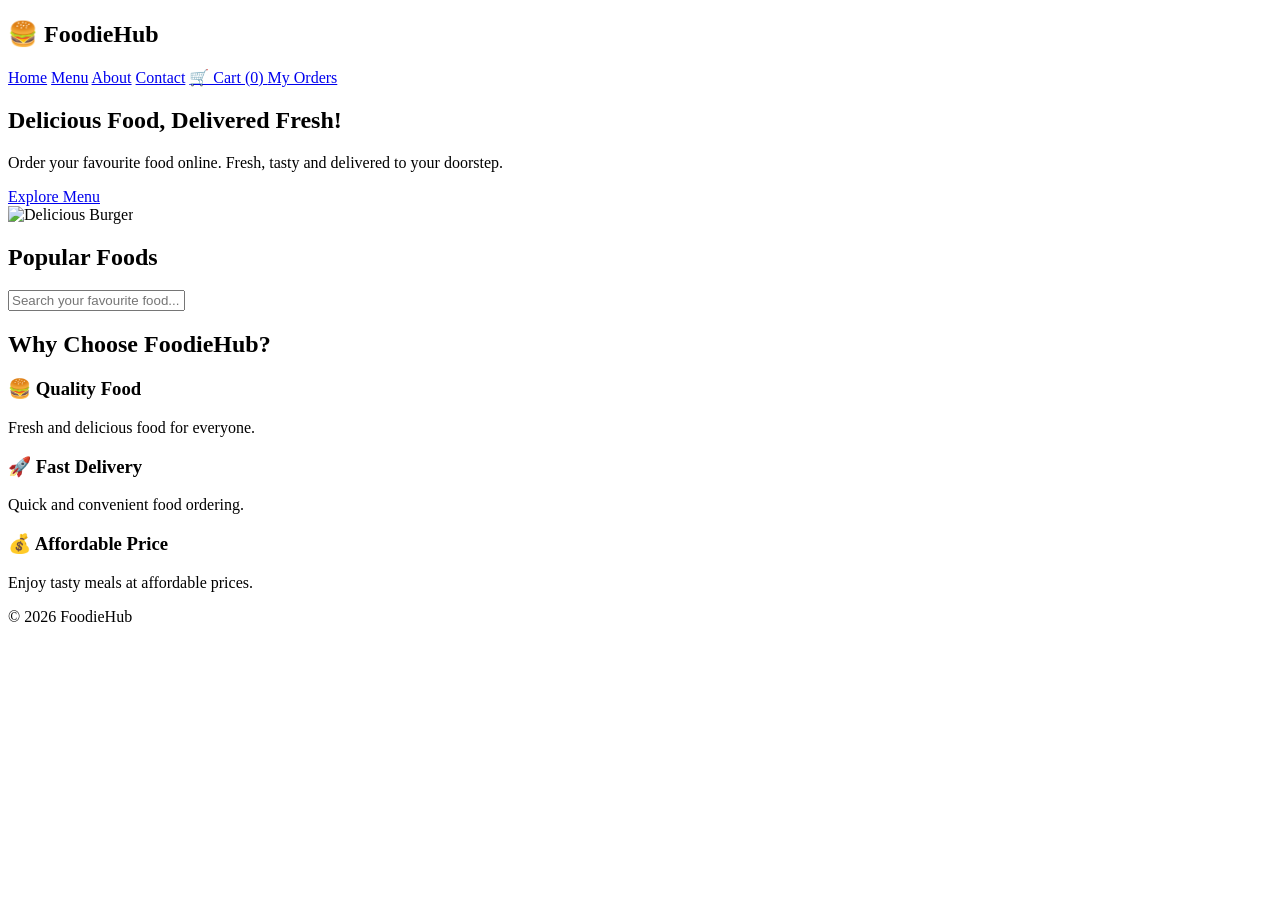
==== index.html @ 6498190a "Add files via upload" ====
<!DOCTYPE html>
<html lang="en">
<head>
    <meta charset="UTF-8">
    <meta name="viewport" content="width=device-width, initial-scale=1.0">

    <title>FoodieHub - Food Ordering</title>

    <link rel="stylesheet" href="../CSS/style.css">
</head>

<body>

<header class="navbar">
    <h2 class="logo">🍔 FoodieHub</h2>

    <nav>
        <a href="index.html">Home</a>
        <a href="menu.html">Menu</a>
        <a href="about.html">About</a>
        <a href="contact.html">Contact</a>
        <a href="cart.html" class="cart-link">
            🛒 Cart (<span id="cartCount">0</span>)
        </a>
        <a href="myorder.html">My Orders</a>
    </nav>
</header>

<section class="hero-section">
    <div class="hero-content">
        <h1>Delicious Food, Delivered Fresh!</h1>

        <p>
            Order your favourite food online.
            Fresh, tasty and delivered to your doorstep.
        </p>

        <a href="menu.html" class="hero-btn">
            Explore Menu
        </a>
    </div>

    <div class="hero-image">
        <img src="../images/food.jpeg" alt="Delicious Burger">
    </div>
</section>

<section class="popular">
    <h2>Popular Foods</h2>

    <input
        type="text"
        id="foodSearch"
        placeholder="Search your favourite food..."
    >

    <div id="foodContainer" class="food-container"></div>
</section>

<!-- Why Choose Us Section -->
<section class="why-choose">
    <h2>Why Choose FoodieHub?</h2>

    <div class="choose-container">

        <div class="choose-card">
            <h3>🍔 Quality Food</h3>
            <p>Fresh and delicious food for everyone.</p>
        </div>

        <div class="choose-card">
            <h3>🚀 Fast Delivery</h3>
            <p>Quick and convenient food ordering.</p>
        </div>

        <div class="choose-card">
            <h3>💰 Affordable Price</h3>
            <p>Enjoy tasty meals at affordable prices.</p>
        </div>

    </div>
</section>

<footer>
    <p>© 2026 FoodieHub</p>
</footer>

<script src="../JS/app.js"></script>

</body>
</html>
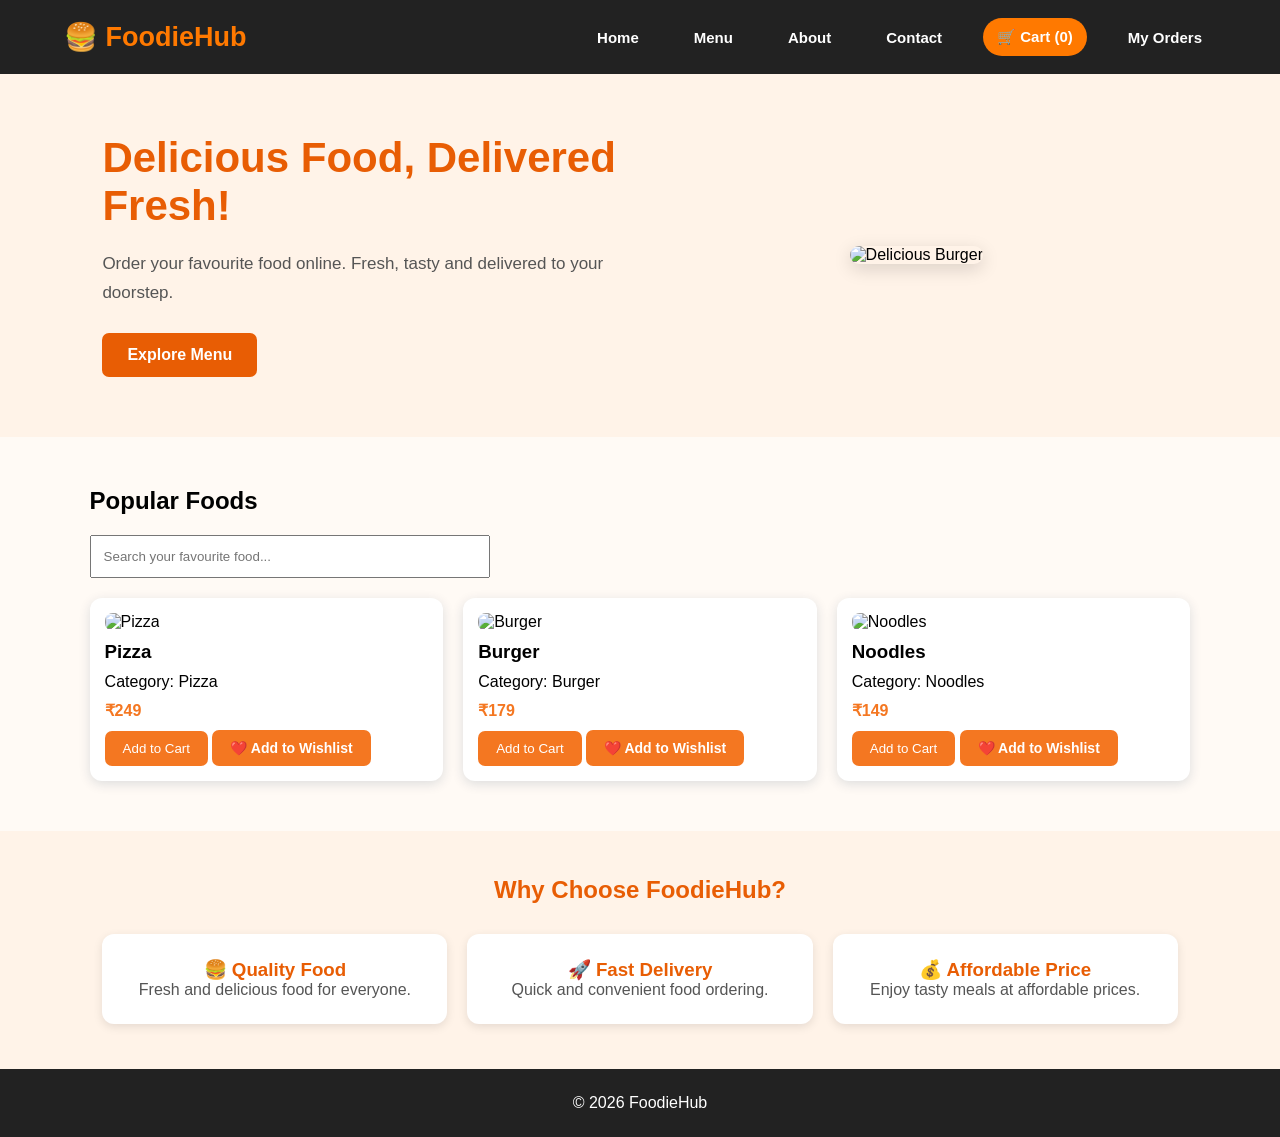
==== commit c274aa4e: "Update index.html" ====
--- a/index.html
+++ b/index.html
@@ -6,7 +6,7 @@
 
     <title>FoodieHub - Food Ordering</title>
 
-    <link rel="stylesheet" href="../CSS/style.css">
+    <link rel="stylesheet" href="style.css">
 </head>
 
 <body>
@@ -85,7 +85,7 @@
     <p>© 2026 FoodieHub</p>
 </footer>
 
-<script src="../JS/app.js"></script>
+<script src="app.js"></script>
 
 </body>
-</html>+</html>
--- a/style.css
+++ b/style.css
@@ -0,0 +1,1549 @@
+* {
+    margin: 0;
+    padding: 0;
+    box-sizing: border-box;
+}
+
+body {
+    font-family: Arial, sans-serif;
+    background: #fffaf5;
+}
+
+header {
+    display: flex;
+    justify-content: space-between;
+    align-items: center;
+    padding: 20px 7%;
+    background: white;
+}
+
+header h2 {
+    color: #f47721;
+}
+
+nav a {
+    text-decoration: none;
+    color: #333;
+    margin-left: 15px;
+}
+
+.hero {
+    background: #ffe3ca;
+    padding: 100px 8%;
+}
+
+.hero h1 {
+    font-size: 40px;
+    max-width: 550px;
+}
+
+.hero p {
+    margin: 20px 0;
+}
+
+.btn {
+    display: inline-block;
+    background: #f47721;
+    color: white;
+    padding: 12px 25px;
+    text-decoration: none;
+    border-radius: 8px;
+}
+
+.popular {
+    padding: 50px 7%;
+}
+
+#foodSearch {
+    padding: 12px;
+    width: 100%;
+    max-width: 400px;
+    margin: 20px 0;
+}
+
+.food-container {
+    display: grid;
+    grid-template-columns: repeat(3, 1fr);
+    gap: 20px;
+}
+
+.food-card {
+    background: white;
+    padding: 15px;
+    border-radius: 12px;
+    box-shadow: 0 3px 12px #ddd;
+}
+
+.food-card img {
+    width: 100%;
+    height: 190px;
+    object-fit: cover;
+    border-radius: 8px;
+}
+
+.food-card h3,
+.food-card p {
+    margin: 10px 0;
+}
+
+.food-card button {
+    background: #f47721;
+    color: white;
+    border: none;
+    padding: 10px 18px;
+    border-radius: 7px;
+    cursor: pointer;
+}
+
+footer {
+    text-align: center;
+    padding: 25px;
+    background: #222;
+    color: white;
+}
+
+@media(max-width: 650px) {
+    header {
+        flex-direction: column;
+        gap: 15px;
+    }
+
+    .food-container {
+        grid-template-columns: 1fr;
+    }
+}
+.menu-heading {
+    text-align: center;
+    padding: 45px 20px 20px;
+}
+
+.menu-heading h1 {
+    font-size: 35px;
+    color: #f47721;
+}
+
+.menu-heading p {
+    margin: 10px;
+}
+
+#menuSearch {
+    width: 80%;
+    max-width: 450px;
+    padding: 13px;
+    margin: 20px;
+    border: 1px solid #ccc;
+    border-radius: 8px;
+}
+
+.category-buttons {
+    display: flex;
+    justify-content: center;
+    gap: 12px;
+    flex-wrap: wrap;
+    margin: 15px;
+}
+
+.category-buttons button {
+    padding: 10px 18px;
+    background: white;
+    border: 1px solid #f47721;
+    color: #f47721;
+    border-radius: 7px;
+    cursor: pointer;
+}
+
+.category-buttons button:hover,
+.category-buttons button.active {
+    background: #f47721;
+    color: white;
+}
+
+.menu-section {
+    padding: 30px 7% 60px;
+}
+
+.food-card button {
+    margin-top: 10px;
+}
+
+.food-card h4 {
+    color: #f47721;
+    margin-top: 10px;
+}
+/* CART PAGE */
+
+.cart-heading {
+    text-align: center;
+    padding: 35px 15px;
+}
+
+.cart-heading h1 {
+    color: #f47721;
+    font-size: 32px;
+}
+
+.cart-section {
+    padding: 20px 7% 50px;
+    max-width: 1100px;
+    margin: auto;
+}
+
+.cart-item {
+    display: flex;
+    align-items: center;
+    gap: 25px;
+    background: white;
+    padding: 20px;
+    margin-bottom: 20px;
+    border-radius: 12px;
+    box-shadow: 0 2px 10px rgba(0,0,0,0.1);
+}
+
+.cart-item img {
+    width: 150px;
+    height: 120px;
+    object-fit: cover;
+    border-radius: 10px;
+}
+
+.cart-details h3 {
+    margin-bottom: 10px;
+}
+
+.quantity-controls {
+    display: flex;
+    align-items: center;
+    gap: 15px;
+    margin: 12px 0;
+}
+
+.quantity-controls button {
+    background: #f47721;
+    color: white;
+    border: none;
+    padding: 7px 13px;
+    border-radius: 5px;
+    cursor: pointer;
+}
+
+.remove-btn {
+    background: #dc3545;
+    color: white;
+    border: none;
+    padding: 8px 14px;
+    border-radius: 5px;
+    cursor: pointer;
+}
+
+.cart-summary {
+    background: #fff4eb;
+    padding: 25px;
+    border-radius: 12px;
+    max-width: 400px;
+    margin: 30px 0 0 auto;
+}
+
+.cart-summary p {
+    display: flex;
+    justify-content: space-between;
+    margin: 15px 0;
+}
+
+.cart-summary h3 {
+    margin: 18px 0;
+}
+
+.cart-summary button {
+    width: 100%;
+    padding: 13px;
+    background: #f47721;
+    color: white;
+    border: none;
+    border-radius: 7px;
+    cursor: pointer;
+}
+
+.empty-cart {
+    text-align: center;
+    padding: 40px 15px;
+}
+
+.empty-cart a {
+    display: inline-block;
+    margin-top: 15px;
+    color: #f47721;
+}
+
+/* Cart Item Image and Details Spacing */
+
+.cart-item {
+    display: flex;
+    align-items: center;
+    gap: 25px;
+    padding: 20px;
+    margin-bottom: 20px;
+    background: #ffffff;
+    border-radius: 12px;
+    box-shadow: 0 3px 10px rgba(0,0,0,0.08);
+    box-sizing: border-box;
+}
+
+.cart-item img {
+    width: 150px;
+    height: 130px;
+    object-fit: cover;
+    border-radius: 10px;
+    flex-shrink: 0;
+}
+
+.cart-details {
+    flex: 1;
+    min-width: 0;
+}
+
+.cart-details h3 {
+    margin-top: 0;
+    margin-bottom: 10px;
+}
+
+/* Mobile */
+@media (max-width: 600px) {
+    .cart-item {
+        flex-direction: column;
+        align-items: flex-start;
+        gap: 15px;
+    }
+
+    .cart-item img {
+        width: 100%;
+        height: 180px;
+    }
+}
+/* =========================
+   FOODIEHUB CHECKOUT PAGE
+========================= */
+
+.checkout-heading {
+    text-align: center;
+    padding: 35px 15px;
+    background: #fff3ed;
+}
+
+.checkout-heading h1 {
+    color: #ff5722;
+    font-size: 32px;
+    margin-bottom: 10px;
+}
+
+.checkout-heading p {
+    color: #666;
+}
+
+/* Checkout Container */
+
+.checkout-container {
+    max-width: 650px;
+    margin: 40px auto;
+    padding: 30px;
+    background: #ffffff;
+    border-radius: 15px;
+    box-shadow: 0 4px 18px rgba(0,0,0,0.10);
+    box-sizing: border-box;
+}
+
+/* Form */
+
+#checkoutForm {
+    display: flex;
+    flex-direction: column;
+    gap: 13px;
+}
+
+#checkoutForm h2 {
+    color: #ff5722;
+    margin-top: 15px;
+    margin-bottom: 12px;
+}
+
+#checkoutForm label {
+    font-weight: 600;
+    color: #333;
+}
+
+#checkoutForm input[type="text"],
+#checkoutForm input[type="tel"],
+#checkoutForm textarea {
+    width: 100%;
+    padding: 13px;
+    border: 1px solid #ccc;
+    border-radius: 8px;
+    font-size: 15px;
+    box-sizing: border-box;
+}
+
+#checkoutForm textarea {
+    height: 110px;
+    resize: vertical;
+}
+
+#checkoutForm input:focus,
+#checkoutForm textarea:focus {
+    outline: none;
+    border-color: #ff5722;
+}
+
+/* Payment Options */
+
+.payment-options {
+    display: flex;
+    flex-direction: column;
+    gap: 12px;
+}
+
+.payment-option {
+    display: flex;
+    align-items: center;
+    gap: 12px;
+    padding: 15px;
+    border: 1px solid #ddd;
+    border-radius: 10px;
+    cursor: pointer;
+    transition: 0.3s;
+}
+
+.payment-option:hover {
+    border-color: #ff5722;
+    background: #fff5f0;
+}
+
+.payment-option input[type="radio"] {
+    width: 18px;
+    height: 18px;
+    accent-color: #ff5722;
+    cursor: pointer;
+    flex-shrink: 0;
+}
+
+.payment-option span {
+    font-size: 15px;
+    color: #333;
+}
+
+.payment-note {
+    font-size: 13px;
+    color: #777;
+    line-height: 1.5;
+}
+
+/* Place Order Button */
+
+#placeOrderBtn {
+    width: 100%;
+    padding: 15px;
+    background: #ff5722;
+    color: white;
+    border: none;
+    border-radius: 8px;
+    font-size: 17px;
+    font-weight: bold;
+    cursor: pointer;
+    margin-top: 15px;
+    transition: 0.3s;
+}
+
+#placeOrderBtn:hover {
+    background: #e64a19;
+}
+
+/* Back to Cart */
+
+.back-cart {
+    text-align: center;
+    color: #ff5722;
+    text-decoration: none;
+    margin-top: 10px;
+}
+
+/* Mobile Responsive */
+
+@media (max-width: 600px) {
+
+    .checkout-container {
+        margin: 20px 12px;
+        padding: 20px;
+    }
+
+    .checkout-heading h1 {
+        font-size: 26px;
+    }
+
+    .payment-option {
+        padding: 12px;
+    }
+}
+/* ORDER SUCCESS PAGE */
+
+.success-container {
+    display: flex;
+    justify-content: center;
+    align-items: center;
+    padding: 50px 15px;
+    background: #fff8f4;
+}
+
+.success-card {
+    width: 100%;
+    max-width: 600px;
+    padding: 35px;
+    text-align: center;
+    background: white;
+    border-radius: 15px;
+    box-shadow: 0 4px 15px rgba(0,0,0,0.10);
+}
+
+.success-icon {
+    width: 75px;
+    height: 75px;
+    margin: auto;
+    border-radius: 50%;
+    background: #28a745;
+    color: white;
+    font-size: 50px;
+    line-height: 75px;
+}
+
+.success-card h1 {
+    color: #28a745;
+    margin: 20px 0 10px;
+}
+
+.order-details {
+    margin-top: 25px;
+    padding: 20px;
+    background: #fff5f0;
+    border-radius: 10px;
+    text-align: left;
+}
+
+.order-details h2 {
+    color: #ff5722;
+    text-align: center;
+}
+
+.order-details p {
+    margin: 15px 0;
+    overflow-wrap: anywhere;
+}
+
+.order-details span {
+    font-weight: bold;
+}
+
+.success-message {
+    color: #555;
+    margin: 20px 0;
+}
+
+.shop-again {
+    display: inline-block;
+    padding: 13px 25px;
+    background: #ff5722;
+    color: white;
+    text-decoration: none;
+    border-radius: 8px;
+}
+
+.shop-again:hover {
+    background: #e64a19;
+}
+
+@media (max-width: 600px) {
+    .success-card {
+        padding: 20px;
+    }
+}
+/* MY ORDERS PAGE */
+
+.orders-heading {
+    text-align: center;
+    padding: 35px 15px;
+    background: #fff3ed;
+}
+
+.orders-heading h1 {
+    color: #ff5722;
+}
+
+.orders-container {
+    max-width: 900px;
+    margin: 35px auto;
+    padding: 15px;
+}
+
+.order-card {
+    background: white;
+    padding: 25px;
+    margin-bottom: 20px;
+    border-radius: 12px;
+    box-shadow: 0 3px 12px rgba(0,0,0,0.10);
+    border-left: 5px solid #ff5722;
+}
+
+.order-card h2 {
+    color: #ff5722;
+}
+
+.order-card p {
+    margin: 12px 0;
+    overflow-wrap: anywhere;
+}
+
+.order-status {
+    display: inline-block;
+    padding: 7px 12px;
+    background: #fff0dc;
+    color: #a45a00;
+    border-radius: 20px;
+    font-weight: bold;
+}
+
+.empty-orders {
+    text-align: center;
+    padding: 40px 15px;
+    color: #666;
+}
+
+@media(max-width:600px) {
+    .order-card {
+        padding: 18px;
+    }
+}
+/* MY ORDERS PAGE */
+
+.orders-container {
+    max-width: 850px;
+    margin: 50px auto;
+    padding: 20px;
+}
+
+.orders-container > h1 {
+    text-align: center;
+    color: #222;
+    font-size: 32px;
+}
+
+.page-subtitle {
+    text-align: center;
+    color: #777;
+    margin-bottom: 30px;
+}
+
+.order-card {
+    background: #fff;
+    padding: 30px;
+    border-radius: 15px;
+    box-shadow: 0 4px 18px rgba(0,0,0,0.08);
+}
+
+.order-heading {
+    display: flex;
+    justify-content: space-between;
+    align-items: center;
+    border-bottom: 1px solid #eee;
+    padding-bottom: 20px;
+}
+
+.order-heading h2 {
+    margin: 0 0 8px;
+    color: #222;
+}
+
+.order-heading p {
+    margin: 0;
+    color: #888;
+}
+
+.live-badge {
+    background: #e5f8eb;
+    color: #16853a;
+    padding: 8px 12px;
+    border-radius: 20px;
+    font-size: 11px;
+    font-weight: bold;
+}
+
+.delivery-info {
+    display: flex;
+    align-items: center;
+    gap: 18px;
+    background: #fff5ed;
+    padding: 20px;
+    border-radius: 12px;
+    margin: 25px 0;
+}
+
+.delivery-icon {
+    font-size: 40px;
+}
+
+.delivery-info h3 {
+    color: #e85d04;
+    margin: 0 0 8px;
+}
+
+.delivery-info p {
+    color: #666;
+    margin: 0;
+}
+
+.tracking-steps {
+    margin: 30px 0;
+}
+
+.tracking-step {
+    display: flex;
+    align-items: center;
+    gap: 18px;
+    padding: 15px 0;
+    border-bottom: 1px solid #eee;
+}
+
+.step-icon {
+    width: 45px;
+    height: 45px;
+    min-width: 45px;
+    background: #fff0e5;
+    color: #e85d04;
+    border-radius: 50%;
+    display: flex;
+    align-items: center;
+    justify-content: center;
+    font-size: 20px;
+}
+
+.tracking-step h4 {
+    margin: 0 0 6px;
+    color: #333;
+}
+
+.tracking-step p {
+    margin: 0;
+    color: #888;
+    font-size: 14px;
+}
+
+.delivery-time {
+    display: flex;
+    align-items: center;
+    gap: 15px;
+    background: #f5f5f5;
+    padding: 18px;
+    border-radius: 12px;
+    margin-top: 25px;
+}
+
+.delivery-time span {
+    font-size: 30px;
+}
+
+.delivery-time h3 {
+    margin: 0 0 5px;
+    color: #333;
+}
+
+.delivery-time p {
+    margin: 0;
+    color: #e85d04;
+    font-weight: bold;
+}
+
+.order-btn {
+    display: block;
+    width: fit-content;
+    margin: 30px auto;
+    background: #e85d04;
+    color: white;
+    text-decoration: none;
+    padding: 13px 28px;
+    border-radius: 8px;
+    font-weight: bold;
+}
+
+.order-btn:hover {
+    background: #c94c00;
+}
+
+/* MOBILE RESPONSIVE */
+
+@media (max-width: 600px) {
+    .orders-container {
+        margin: 20px auto;
+        padding: 12px;
+    }
+
+    .order-card {
+        padding: 18px;
+    }
+
+    .order-heading {
+        gap: 10px;
+    }
+
+    .order-heading h2 {
+        font-size: 20px;
+    }
+
+    .live-badge {
+        font-size: 9px;
+    }
+}
+/* ABOUT PAGE - COMMON FOODIEHUB THEME */
+
+.about-page {
+    max-width: 1100px;
+    margin: 40px auto;
+    padding: 20px;
+}
+
+.about-heading {
+    text-align: center;
+    margin-bottom: 45px;
+}
+
+.about-heading h1 {
+    color: #e85d04;
+    font-size: 35px;
+    margin-bottom: 10px;
+}
+
+.about-heading p {
+    color: #777;
+}
+
+.about-main {
+    display: flex;
+    align-items: center;
+    gap: 40px;
+    margin-bottom: 60px;
+}
+
+.about-text {
+    flex: 1;
+}
+
+.about-text h2 {
+    color: #333;
+    font-size: 28px;
+}
+
+.about-text p {
+    color: #666;
+    line-height: 1.8;
+    margin-bottom: 15px;
+}
+
+.about-img {
+    flex: 1;
+}
+
+.about-img img {
+    width: 100%;
+    height: 300px;
+    object-fit: cover;
+    border-radius: 12px;
+}
+
+.about-btn {
+    display: inline-block;
+    background: #e85d04;
+    color: white;
+    padding: 12px 24px;
+    text-decoration: none;
+    border-radius: 6px;
+    margin-top: 10px;
+}
+
+.about-btn:hover {
+    background: #c94c00;
+}
+
+.about-services {
+    text-align: center;
+    margin-bottom: 60px;
+}
+
+.about-services > h2,
+.about-mission h2 {
+    color: #333;
+    font-size: 28px;
+    margin-bottom: 30px;
+}
+
+.about-service-container {
+    display: grid;
+    grid-template-columns: repeat(4, 1fr);
+    gap: 20px;
+}
+
+.about-service-card {
+    padding: 25px 15px;
+    background: #fff7f0;
+    border-radius: 10px;
+    border: 1px solid #f3e2d4;
+    transition: 0.3s;
+}
+
+.about-service-card:hover {
+    transform: translateY(-5px);
+}
+
+.about-service-card h3 {
+    color: #e85d04;
+    font-size: 18px;
+}
+
+.about-service-card p {
+    color: #777;
+    line-height: 1.6;
+    font-size: 14px;
+}
+
+.about-mission {
+    text-align: center;
+    background: #fff7f0;
+    padding: 35px 25px;
+    border-radius: 12px;
+    margin-bottom: 30px;
+}
+
+.about-mission p {
+    max-width: 700px;
+    margin: auto;
+    color: #666;
+    line-height: 1.8;
+}
+
+/* MOBILE RESPONSIVE */
+
+@media (max-width: 768px) {
+
+    .about-main {
+        flex-direction: column;
+    }
+
+    .about-service-container {
+        grid-template-columns: repeat(2, 1fr);
+    }
+
+    .about-heading h1 {
+        font-size: 28px;
+    }
+}
+
+@media (max-width: 480px) {
+
+    .about-service-container {
+        grid-template-columns: 1fr;
+    }
+
+    .about-page {
+        padding: 12px;
+    }
+
+    .about-img img {
+        height: 220px;
+    }
+}
+.contact-page {
+    padding: 50px 8%;
+    text-align: center;
+}
+
+.contact-page h1 {
+    color: #e85d04;
+    font-size: 32px;
+}
+
+.contact-container {
+    display: flex;
+    gap: 30px;
+    margin-top: 35px;
+    justify-content: center;
+    flex-wrap: wrap;
+}
+
+.contact-info,
+.contact-form {
+    background: white;
+    padding: 30px;
+    border-radius: 12px;
+    box-shadow: 0 3px 12px rgba(0,0,0,0.1);
+    flex: 1;
+    min-width: 260px;
+    text-align: left;
+}
+
+.contact-info h2,
+.contact-form h2 {
+    color: #e85d04;
+    margin-bottom: 20px;
+}
+
+.contact-info p {
+    margin: 20px 0;
+}
+
+.contact-form input,
+.contact-form textarea {
+    width: 100%;
+    padding: 12px;
+    margin-bottom: 15px;
+    border: 1px solid #ccc;
+    border-radius: 6px;
+    font-size: 15px;
+    box-sizing: border-box;
+}
+
+.contact-form button {
+    background: #e85d04;
+    color: white;
+    border: none;
+    padding: 12px 25px;
+    border-radius: 6px;
+    cursor: pointer;
+}
+
+.contact-form button:hover {
+    background: #c94d00;
+}
+
+@media (max-width: 600px) {
+    .contact-container {
+        flex-direction: column;
+    }
+}
+
+/* Home Hero Section */
+
+.hero-section {
+    display: flex;
+    align-items: center;
+    justify-content: space-between;
+    gap: 30px;
+    padding: 60px 8%;
+    background: #fff3e8;
+    flex-wrap: wrap;
+}
+
+.hero-content {
+    flex: 1;
+    min-width: 260px;
+}
+
+.hero-content h1 {
+    font-size: 42px;
+    color: #e85d04;
+    margin-bottom: 20px;
+}
+
+.hero-content p {
+    font-size: 17px;
+    color: #555;
+    line-height: 1.7;
+    margin-bottom: 25px;
+}
+
+.hero-btn {
+    display: inline-block;
+    background: #e85d04;
+    color: white;
+    padding: 13px 25px;
+    border-radius: 7px;
+    text-decoration: none;
+    font-weight: bold;
+}
+
+.hero-btn:hover {
+    background: #c94d00;
+}
+
+.hero-image {
+    flex: 1;
+    min-width: 260px;
+    text-align: center;
+}
+
+.hero-image img {
+    width: 100%;
+    max-width: 450px;
+    height: 320px;
+    object-fit: cover;
+    border-radius: 15px;
+    box-shadow: 0 5px 18px rgba(0,0,0,0.15);
+}
+
+@media (max-width: 600px) {
+    .hero-section {
+        text-align: center;
+        padding: 35px 6%;
+    }
+
+    .hero-content h1 {
+        font-size: 30px;
+    }
+
+    .hero-image img {
+        height: 240px;
+    }
+}
+
+/*index latest css*/
+
+.why-choose {
+    padding: 45px 8%;
+    text-align: center;
+    background: #fff3e8;
+}
+
+.why-choose h2 {
+    color: #e85d04;
+    margin-bottom: 30px;
+}
+
+.choose-container {
+    display: flex;
+    justify-content: center;
+    gap: 20px;
+    flex-wrap: wrap;
+}
+
+.choose-card {
+    background: white;
+    padding: 25px;
+    border-radius: 12px;
+    flex: 1;
+    min-width: 200px;
+    box-shadow: 0 3px 10px rgba(0,0,0,0.1);
+}
+
+.choose-card h3 {
+    color: #e85d04;
+}
+
+.choose-card p {
+    color: #555;
+}
+
+/* Customer Reviews Section */
+
+.reviews {
+    padding: 45px 8%;
+    text-align: center;
+    background: #fff3e8;
+}
+
+.reviews h2 {
+    color: #e85d04;
+    font-size: 28px;
+    margin-bottom: 10px;
+}
+
+.review-subtitle {
+    color: #666;
+    margin-bottom: 30px;
+}
+
+.review-container {
+    display: flex;
+    justify-content: center;
+    gap: 20px;
+    flex-wrap: wrap;
+}
+
+.review-card {
+    background: white;
+    padding: 25px;
+    border-radius: 12px;
+    flex: 1;
+    min-width: 200px;
+    box-shadow: 0 3px 10px rgba(0,0,0,0.1);
+}
+
+.review-card h3 {
+    color: #e85d04;
+    margin-bottom: 10px;
+}
+
+.review-card p {
+    color: #555;
+}
+
+.review-card .stars {
+    margin: 12px 0;
+}
+
+@media (max-width: 600px) {
+    .review-container {
+        flex-direction: column;
+    }
+}
+
+/* Modern Navigation Bar */
+
+.navbar {
+    background: #222;
+    padding: 18px 5%;
+    display: flex;
+    justify-content: space-between;
+    align-items: center;
+    flex-wrap: wrap;
+    gap: 15px;
+    box-shadow: 0 3px 12px rgba(0,0,0,0.15);
+}
+
+.logo {
+    color: #ff7900;
+    font-size: 27px;
+    margin: 0;
+}
+
+.navbar nav {
+    display: flex;
+    align-items: center;
+    flex-wrap: wrap;
+    gap: 12px;
+}
+
+.navbar nav a {
+    color: white;
+    text-decoration: none;
+    font-size: 15px;
+    font-weight: 600;
+    padding: 10px 14px;
+    border-radius: 7px;
+    transition: 0.3s;
+}
+
+.navbar nav a:hover {
+    background: #ff7900;
+    color: white;
+}
+
+.navbar nav .cart-link {
+    background: #ff7900;
+    border-radius: 25px;
+}
+
+.navbar nav .cart-link:hover {
+    background: #e85d04;
+    transform: translateY(-2px);
+}
+
+@media (max-width: 768px) {
+    .navbar {
+        flex-direction: column;
+        text-align: center;
+    }
+
+    .navbar nav {
+        justify-content: center;
+    }
+}
+/*payment code*/
+
+.payment-details {
+    margin-top: 15px;
+    padding: 18px;
+    background: #fff7ef;
+    border: 1px solid #ff7900;
+    border-radius: 10px;
+}
+
+.payment-details label {
+    display: block;
+    margin: 10px 0 5px;
+    font-weight: 600;
+}
+
+.payment-details input,
+.payment-details select {
+    width: 100%;
+    padding: 12px;
+    border: 1px solid #ccc;
+    border-radius: 6px;
+    margin-bottom: 10px;
+    box-sizing: border-box;
+}
+
+/*coupon*/
+
+.coupon-box {
+    margin: 15px 0 25px;
+    padding: 18px;
+    background: #fff7ef;
+    border: 1px solid #ff7900;
+    border-radius: 10px;
+}
+
+.coupon-box input {
+    padding: 12px;
+    width: 65%;
+    box-sizing: border-box;
+    border: 1px solid #ccc;
+    border-radius: 6px;
+}
+
+.coupon-box button {
+    padding: 12px;
+    background: #ff7900;
+    color: white;
+    border: none;
+    border-radius: 6px;
+    cursor: pointer;
+}
+
+#couponMessage {
+    font-weight: bold;
+    margin-top: 10px;
+}
+/*wishlist*/
+
+.wishlist-btn {
+    background: #fff0f0;
+    color: #e63946;
+    border: 1px solid #e63946;
+    padding: 10px 16px;
+    border-radius: 8px;
+    font-size: 14px;
+    font-weight: bold;
+    cursor: pointer;
+    margin-top: 10px;
+    transition: 0.3s;
+}
+
+.wishlist-btn:hover {
+    background: #e63946;
+    color: white;
+}
+
+/* WISHLIST PAGE */
+
+#wishlistContainer {
+    display: grid;
+    grid-template-columns: repeat(auto-fit, minmax(230px, 1fr));
+    gap: 25px;
+    padding: 25px;
+}
+
+#wishlistContainer .food-card {
+    background: white;
+    padding: 18px;
+    border-radius: 15px;
+    box-shadow: 0 4px 15px rgba(0, 0, 0, 0.10);
+    text-align: center;
+    transition: 0.3s;
+}
+
+#wishlistContainer .food-card:hover {
+    transform: translateY(-6px);
+}
+
+#wishlistContainer .food-card img {
+    width: 100%;
+    height: 180px;
+    object-fit: cover;
+    border-radius: 12px;
+}
+
+#wishlistContainer .food-card h3 {
+    color: #333;
+    margin: 12px 0;
+}
+
+#wishlistContainer .food-card h4 {
+    color: #ff7900;
+    font-size: 20px;
+}
+
+#wishlistContainer .food-card button {
+    width: 100%;
+    padding: 11px;
+    margin-top: 10px;
+    border: none;
+    border-radius: 8px;
+    background: #ff7900;
+    color: white;
+    font-weight: bold;
+    cursor: pointer;
+}
+
+#wishlistContainer .food-card button:hover {
+    background: #e66d00;
+}
+
+#wishlistContainer .food-card .remove-btn {
+    background: #e63946;
+}
+
+#wishlistContainer .food-card .remove-btn:hover {
+    background: #c82333;
+}
+
+/* MOBILE RESPONSIVE */
+@media (max-width: 600px) {
+    #wishlistContainer {
+        grid-template-columns: 1fr;
+        padding: 15px;
+    }
+}
+
+/* WISHLIST SQUARE IMAGES */
+
+#wishlistContainer .food-card img {
+    width: 120px;
+    height: 120px;
+    object-fit: cover;
+    border-radius: 10px;
+    display: block;
+    margin: 0 auto 12px;
+}
+
+/* CART ITEM DESIGN */
+
+.cart-item {
+    display: flex;
+    align-items: center;
+    gap: 25px;
+    background: #ffffff;
+    padding: 20px;
+    margin: 20px auto;
+    border-radius: 12px;
+    box-shadow: 0 4px 12px rgba(0, 0, 0, 0.08);
+    max-width: 900px;
+}
+
+.cart-item img {
+    width: 150px;
+    height: 150px;
+    object-fit: cover;
+    border-radius: 10px;
+    flex-shrink: 0;
+}
+
+.cart-details {
+    flex: 1;
+    padding-left: 5px;
+}
+
+.cart-details h3 {
+    margin: 0 0 12px;
+    font-size: 22px;
+}
+
+.cart-details p {
+    margin: 7px 0;
+    font-size: 16px;
+}
+
+.quantity-controls {
+    display: flex;
+    align-items: center;
+    gap: 10px;
+    margin-top: 12px;
+}
+
+.quantity-controls button {
+    padding: 8px 15px;
+    border: none;
+    border-radius: 6px;
+    background: #ff7900;
+    color: white;
+    cursor: pointer;
+}
+
+.remove-btn {
+    margin-top: 12px;
+    padding: 9px 18px;
+    background: #e63946;
+    color: white;
+    border: none;
+    border-radius: 7px;
+    cursor: pointer;
+}
+
+/* MOBILE RESPONSIVE */
+@media (max-width: 600px) {
+    .cart-item {
+        gap: 15px;
+        padding: 12px;
+    }
+
+    .cart-item img {
+        width: 100px;
+        height: 100px;
+    }
+
+    .cart-details h3 {
+        font-size: 18px;
+    }
+}
+/* FOOD REVIEW SECTION */
+
+.review-section {
+    max-width: 700px;
+    margin: 40px auto;
+    padding: 25px;
+    background: white;
+    border-radius: 15px;
+    box-shadow: 0 4px 15px rgba(0,0,0,0.1);
+}
+
+.review-section h2 {
+    color: #ff7900;
+    text-align: center;
+}
+
+.review-section form {
+    display: flex;
+    flex-direction: column;
+    gap: 12px;
+}
+
+.review-section input,
+.review-section select,
+.review-section textarea {
+    padding: 12px;
+    border: 1px solid #ccc;
+    border-radius: 7px;
+    font-size: 15px;
+}
+
+.review-section textarea {
+    min-height: 100px;
+    resize: vertical;
+}
+
+.review-section button {
+    padding: 12px;
+    background: #ff7900;
+    color: white;
+    border: none;
+    border-radius: 7px;
+    cursor: pointer;
+    font-weight: bold;
+}
+
+.review-card {
+    margin-top: 15px;
+    padding: 15px;
+    background: #fff7ef;
+    border-radius: 10px;
+    border-left: 4px solid #ff7900;
+}
+
+@media (max-width: 600px) {
+    .review-section {
+        margin: 20px 12px;
+        padding: 18px;
+    }
+}
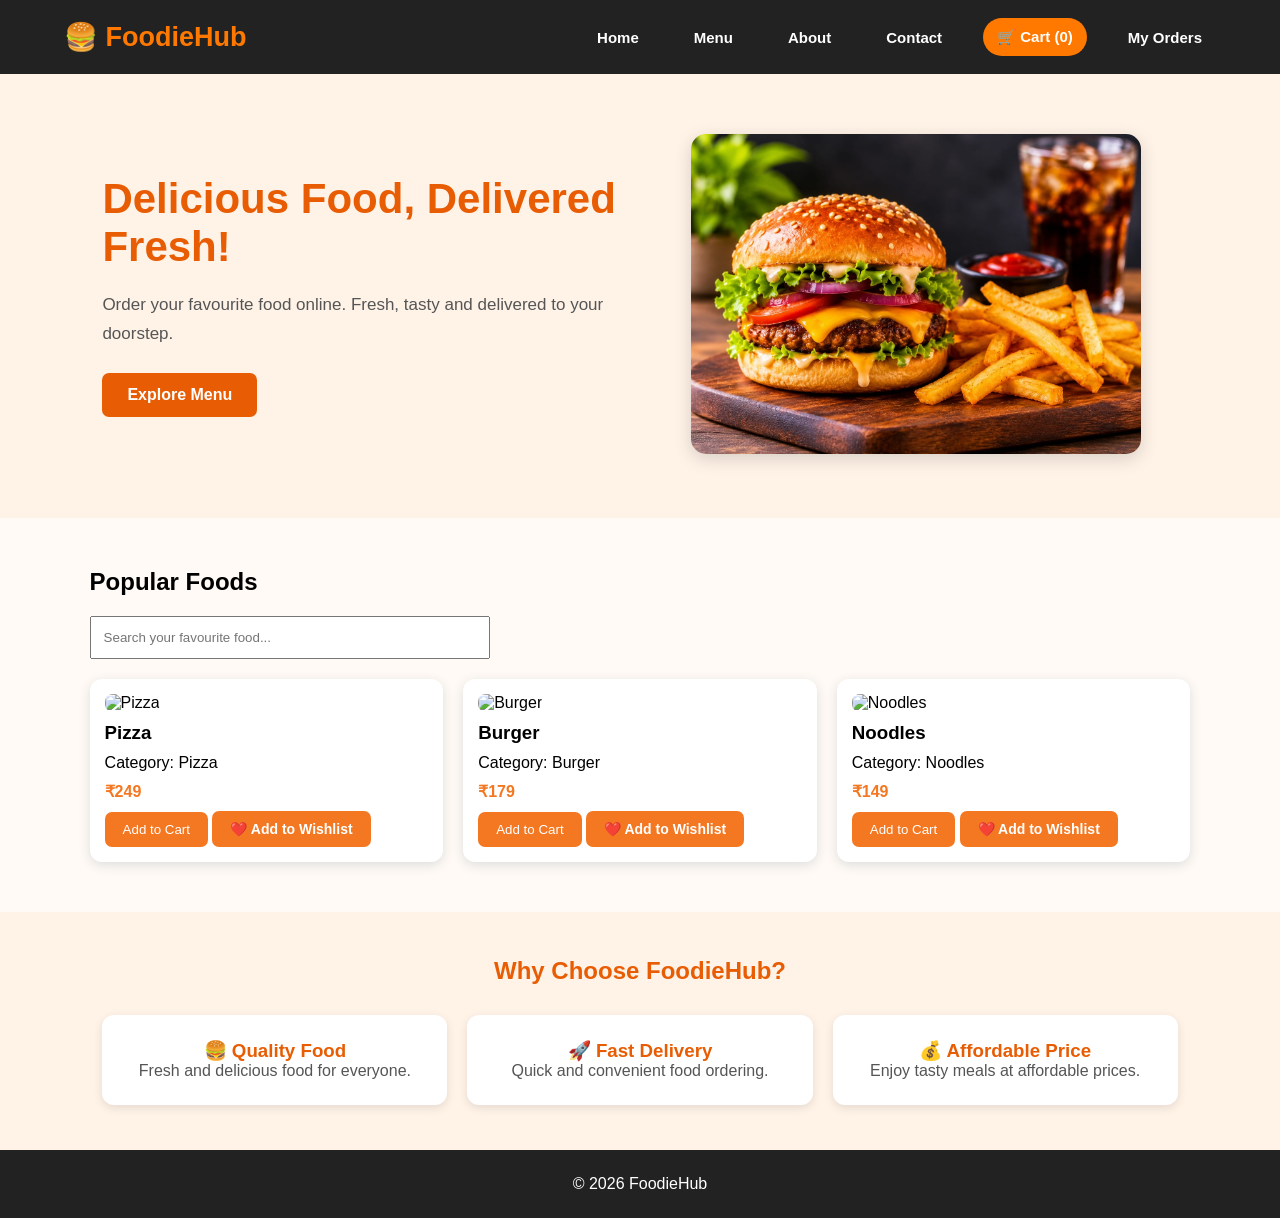
==== commit c634ab58: "Update index.html" ====
--- a/index.html
+++ b/index.html
@@ -41,7 +41,7 @@
     </div>
 
     <div class="hero-image">
-        <img src="../images/food.jpeg" alt="Delicious Burger">
+        <img src="food.jpeg" alt="Delicious Burger">
     </div>
 </section>
 
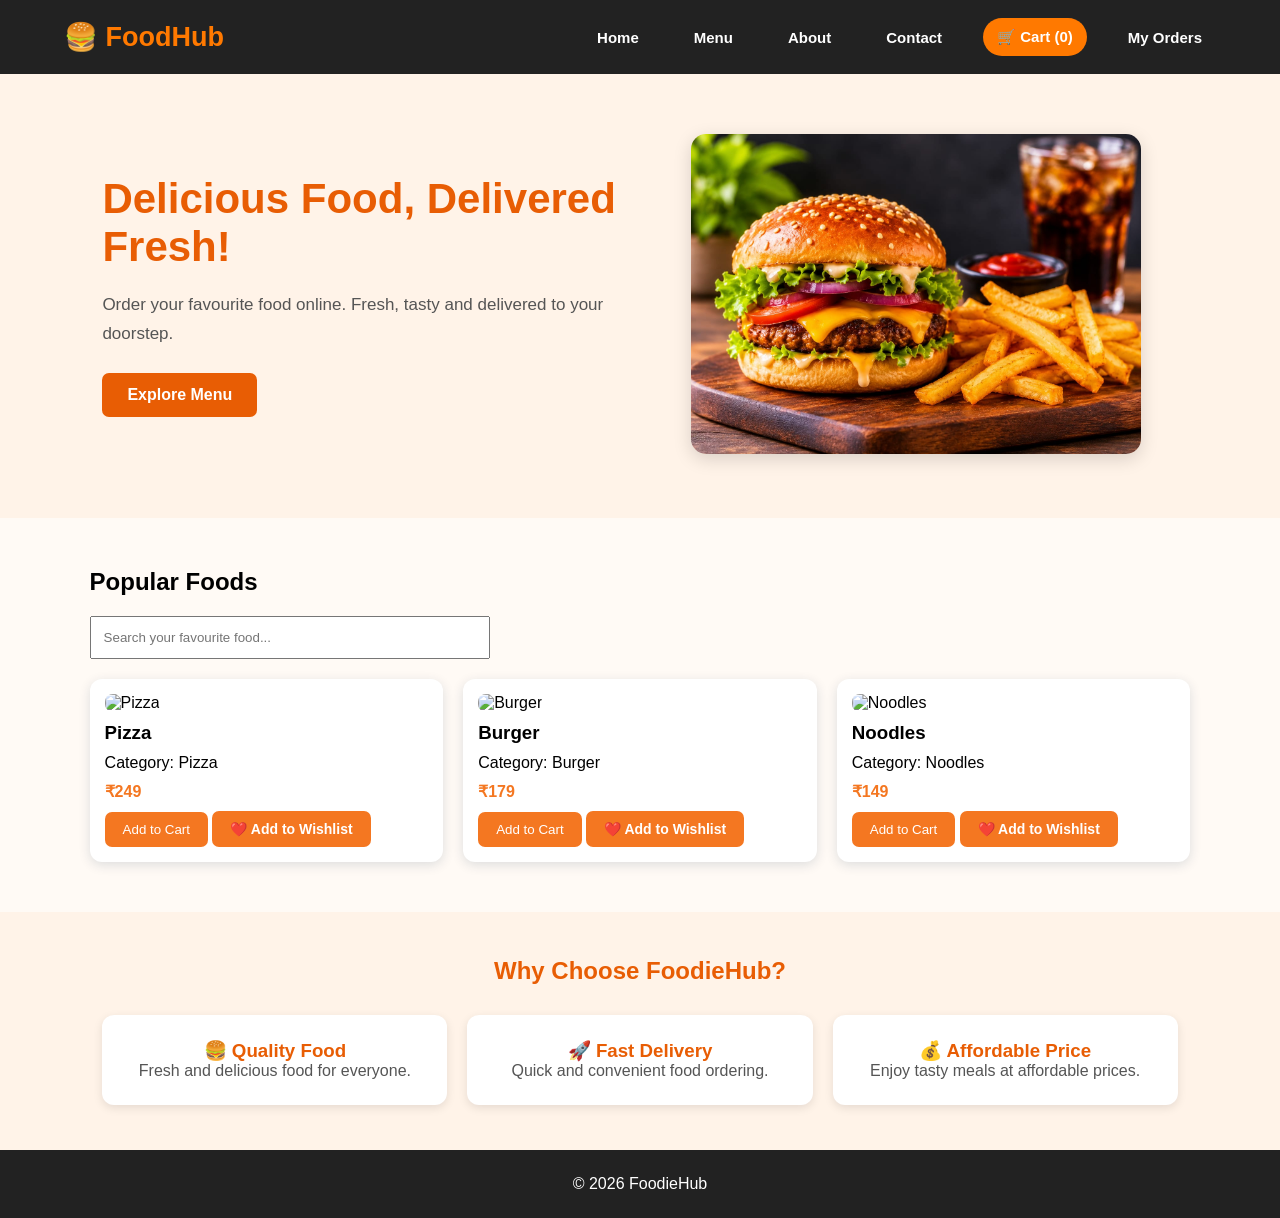
==== commit 9f48fbca: "Update index.html" ====
--- a/index.html
+++ b/index.html
@@ -12,7 +12,7 @@
 <body>
 
 <header class="navbar">
-    <h2 class="logo">🍔 FoodieHub</h2>
+    <h2 class="logo">🍔 FoodHub</h2>
 
     <nav>
         <a href="index.html">Home</a>
